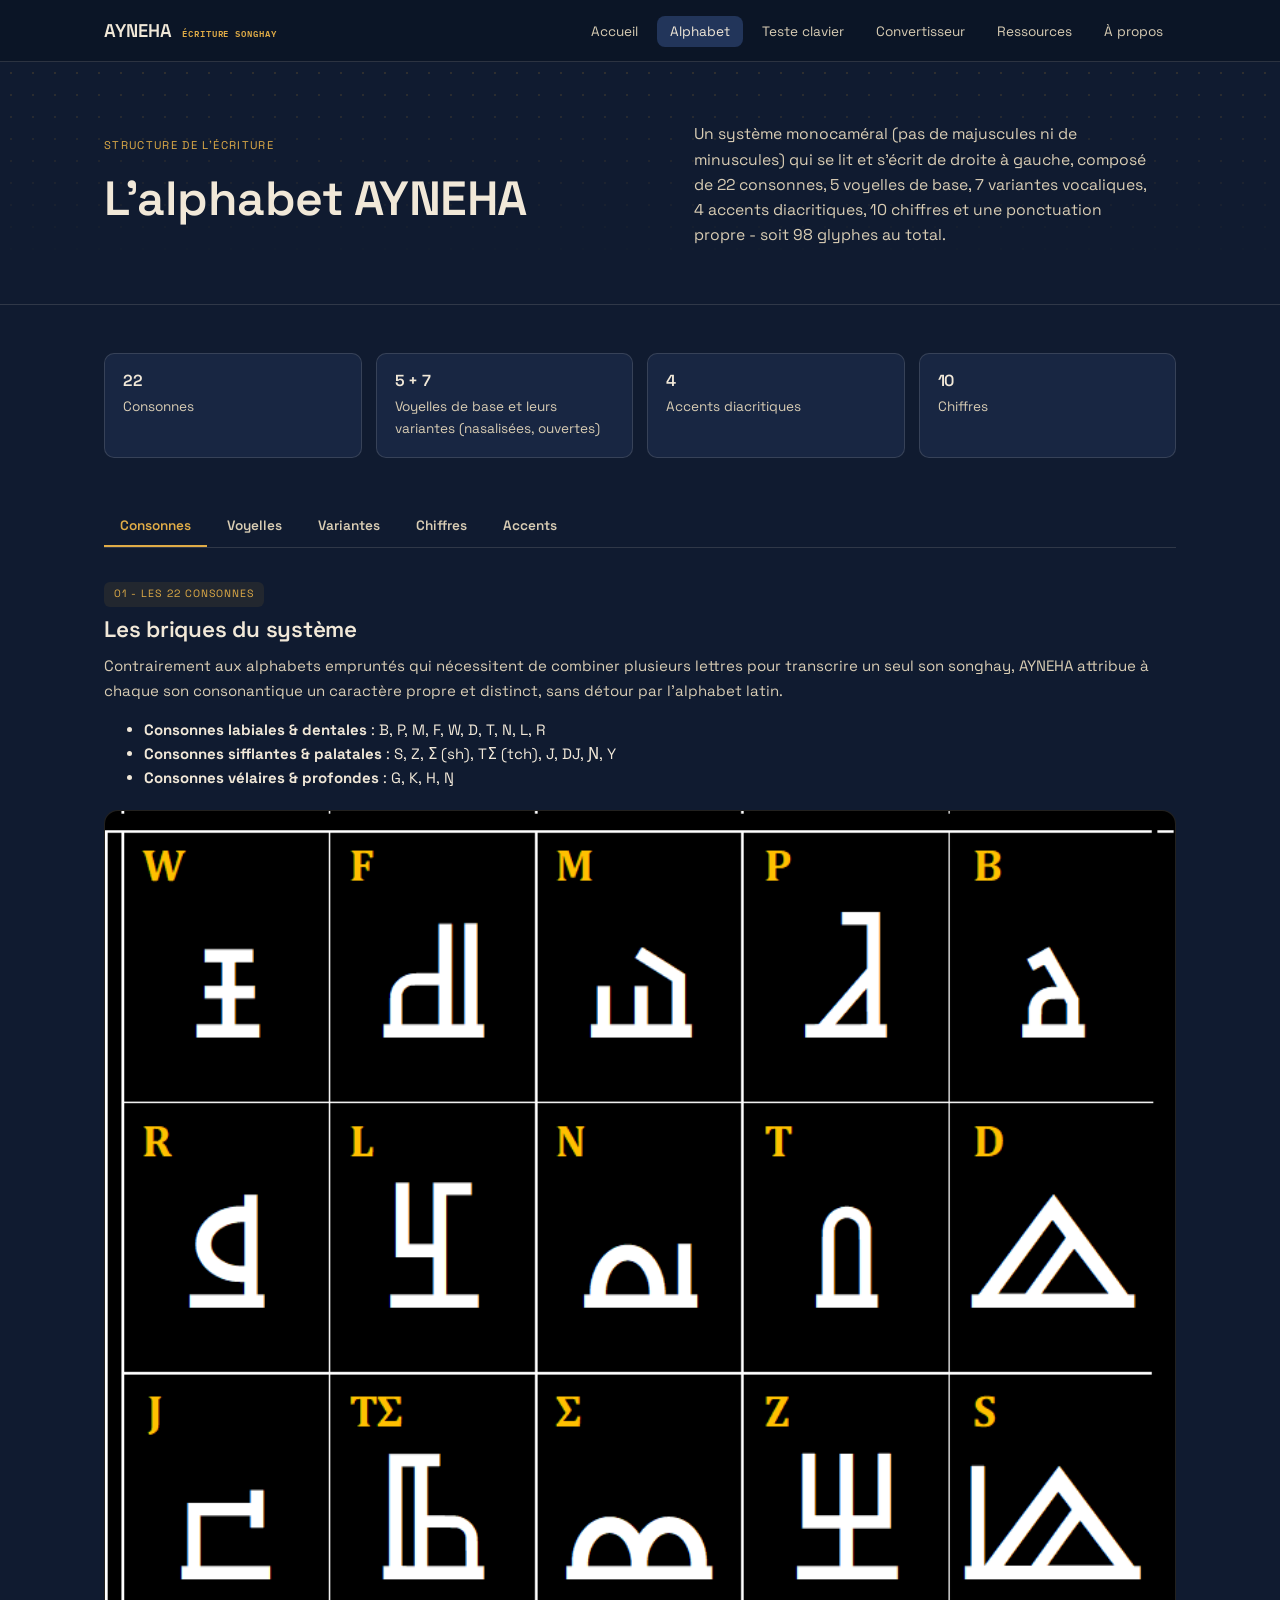
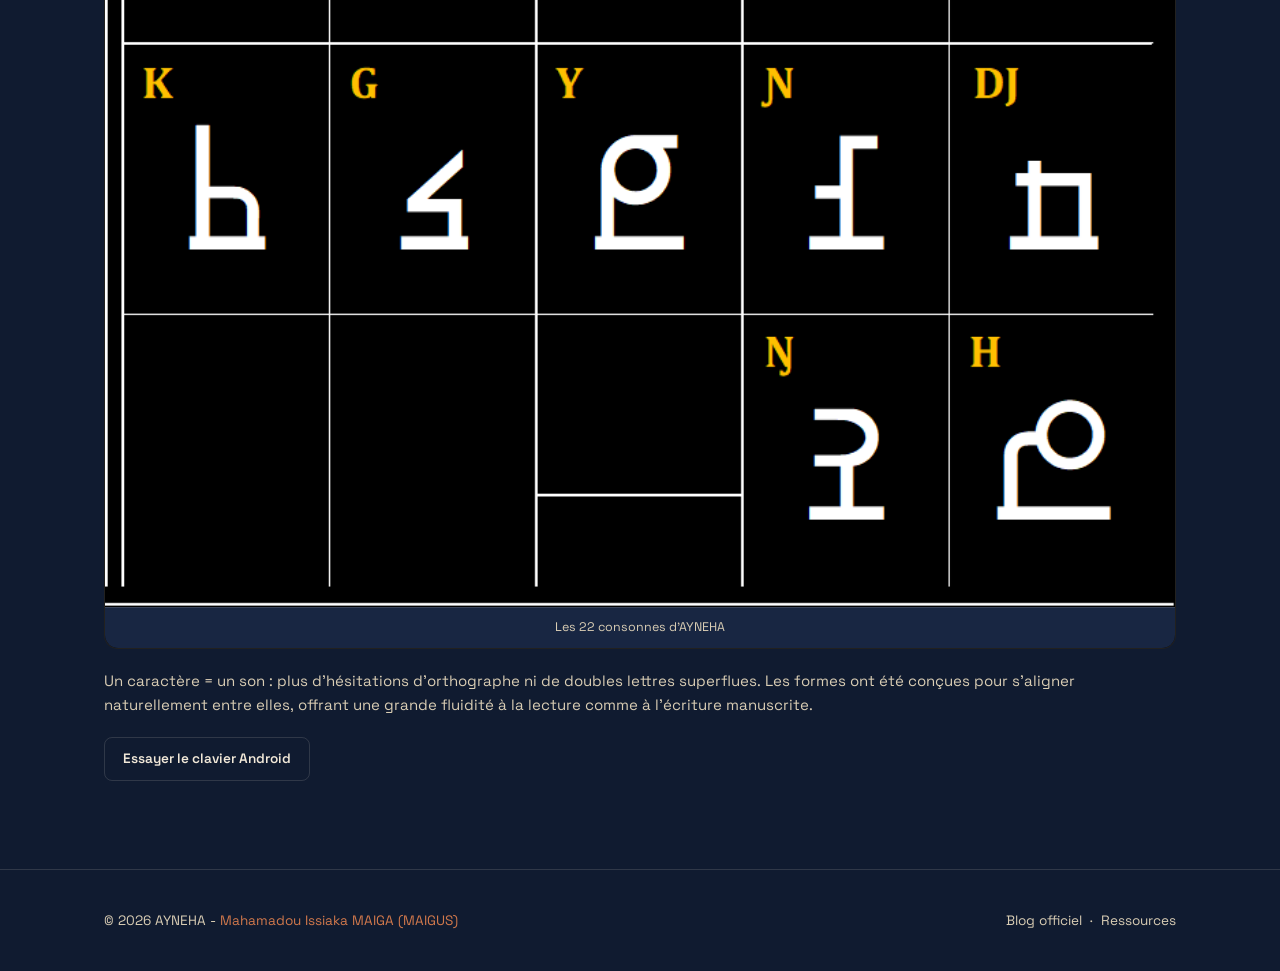
==== alphabet.html @ 66aaf398 "Import initial du site AYNEHA Première version complète du site vitrine AYNEHA : - index.html : pag" ====
<!doctype html>
<html lang="fr">
<head>
<meta charset="utf-8">
<meta name="viewport" content="width=device-width, initial-scale=1">
<title>Alphabet - AYNEHA</title>
<meta name="description" content="Les 22 consonnes, les 5 voyelles et leurs variantes, les diacritiques et les 10 chiffres de l'alphabet AYNEHA.">
<link rel="preconnect" href="https://fonts.googleapis.com">
<link href="https://fonts.googleapis.com/css2?family=Space+Grotesk:wght@500;600;700&family=IBM+Plex+Mono:wght@400;500&display=swap" rel="stylesheet">
<link rel="stylesheet" href="assets/style.css?v=2">
<style>
  .tabbar{
    display:flex;gap:4px;flex-wrap:wrap;border-bottom:1px solid var(--line);
    margin-bottom:32px;overflow-x:auto;
  }
  .tab-btn{
    background:none;border:none;color:var(--sand-dim);padding:11px 16px;
    font-family:"Space Grotesk",sans-serif;font-weight:600;font-size:0.85rem;
    cursor:pointer;border-bottom:2px solid transparent;white-space:nowrap;
  }
  .tab-btn:hover{color:var(--sand);}
  .tab-btn.active{color:var(--gold-bright);border-color:var(--gold-bright);}
  .tab-panel{display:none;}
  .tab-panel.active{display:block;}
  .glyph-figure{
    border:1px solid var(--line);border-radius:var(--radius);overflow:hidden;
    background:#000;margin:20px 0;
  }
  .glyph-figure img{display:block;width:100%;height:auto;}
  .glyph-caption{
    font-size:0.78rem;color:var(--sand-dim);text-align:center;padding:10px 12px;
    background:var(--indigo-800);border-top:1px solid var(--line);
  }
  .glyph-row{display:grid;grid-template-columns:1fr 1fr;gap:16px;}
  @media (max-width:700px){.glyph-row{grid-template-columns:1fr;}}
  .tool-links{display:flex;gap:12px;flex-wrap:wrap;margin-top:20px;}
</style>
</head>
<body>

<header class="site-header">
  <nav class="nav">
    <a class="brand" href="index.html">AYNEHA <small>Écriture Songhay</small></a>
    <button class="nav-toggle" aria-label="Ouvrir le menu">☰</button>
    <ul class="nav-links">
      <li><a href="index.html">Accueil</a></li>
      <li><a href="alphabet.html" class="active">Alphabet</a></li>
      <li><a href="clavier.html">Teste clavier</a></li>
      <li><a href="convertisseur.html">Convertisseur</a></li>
      <li><a href="ressources.html">Ressources</a></li>
      <li><a href="apropos.html">À propos</a></li>
    </ul>
  </nav>
</header>

<section class="hero" style="padding:56px 0 40px">
  <div class="glyph-grid" aria-hidden="true"></div>
  <div class="container hero-grid">
    <div>
      <span class="eyebrow">Structure de l'écriture</span>
      <h1 style="font-size:clamp(2.1rem,4.6vw,3rem)">L'alphabet AYNEHA</h1>
    </div>
    <div class="hero-side">
      <p class="lede">
        Un système monocaméral (pas de majuscules ni de minuscules) qui se lit et s'écrit de
        droite à gauche, composé de 22 consonnes, 5 voyelles de base, 7 variantes vocaliques,
        4 accents diacritiques, 10 chiffres et une ponctuation propre - soit 98 glyphes au total.
      </p>
    </div>
  </div>
</section>

<section style="padding-bottom:0">
  <div class="container grid grid-4">
    <div class="card"><h3>22</h3><p>Consonnes</p></div>
    <div class="card"><h3>5 + 7</h3><p>Voyelles de base et leurs variantes (nasalisées, ouvertes)</p></div>
    <div class="card"><h3>4</h3><p>Accents diacritiques</p></div>
    <div class="card"><h3>10</h3><p>Chiffres</p></div>
  </div>
</section>

<section>
  <div class="container">

    <div class="tabbar" role="tablist">
      <button class="tab-btn active" data-tab="consonnes" role="tab" aria-selected="true">Consonnes</button>
      <button class="tab-btn" data-tab="voyelles" role="tab" aria-selected="false">Voyelles</button>
      <button class="tab-btn" data-tab="variantes" role="tab" aria-selected="false">Variantes</button>
      <button class="tab-btn" data-tab="chiffres" role="tab" aria-selected="false">Chiffres</button>
      <button class="tab-btn" data-tab="accents" role="tab" aria-selected="false">Accents</button>
    </div>

    <!-- CONSONNES -->
    <div class="tab-panel active" id="tab-consonnes">
      <span class="tag">01 - Les 22 consonnes</span>
      <h2>Les briques du système</h2>
      <p>
        Contrairement aux alphabets empruntés qui nécessitent de combiner plusieurs lettres pour
        transcrire un seul son songhay, AYNEHA attribue à chaque son consonantique un caractère
        propre et distinct, sans détour par l'alphabet latin.
      </p>
      <ul>
        <li><strong>Consonnes labiales &amp; dentales</strong> : B, P, M, F, W, D, T, N, L, R</li>
        <li><strong>Consonnes sifflantes &amp; palatales</strong> : S, Z, Ʃ (sh), TƩ (tch), J, DJ, Ɲ, Y</li>
        <li><strong>Consonnes vélaires &amp; profondes</strong> : G, K, H, Ŋ</li>
      </ul>
      <div class="glyph-figure">
        <img src="assets/img/consonnes-22.png" alt="Les 22 consonnes de l'alphabet AYNEHA, glyphe par glyphe">
        <div class="glyph-caption">Les 22 consonnes d'AYNEHA</div>
      </div>
      <p>
        Un caractère = un son : plus d'hésitations d'orthographe ni de doubles lettres superflues.
        Les formes ont été conçues pour s'aligner naturellement entre elles, offrant une grande
        fluidité à la lecture comme à l'écriture manuscrite.
      </p>
      <div class="tool-links">
        <a class="btn btn-outline" href="https://store.naabiga.com/produit/ayneha-keyboard" target="_blank" rel="noopener">Essayer le clavier Android</a>
      </div>
    </div>

    <!-- VOYELLES -->
    <div class="tab-panel" id="tab-voyelles">
      <span class="tag">02 - Les 5 voyelles de base</span>
      <h2>Cinq sons fondamentaux</h2>
      <p>
        En songhay, la clarté des voyelles est essentielle pour la compréhension des mots et le
        sens des phrases. L'alphabet AYNEHA retient 5 voyelles de base.
      </p>
      <div class="glyph-figure">
        <img src="assets/img/voyelles-5.png" alt="Les 5 voyelles de base d'AYNEHA : U, O, I, E, A">
        <div class="glyph-caption">Les 5 voyelles de base d'AYNEHA</div>
      </div>
      <div class="table-wrap">
        <table>
          <thead>
            <tr><th>Voyelle</th><th>Exemple</th><th>Sens</th></tr>
          </thead>
          <tbody>
            <tr><td>A</td><td>adadu</td><td>mesure</td></tr>
            <tr><td>E</td><td>naaney</td><td>confiance</td></tr>
            <tr><td>I</td><td>idjina</td><td>premier</td></tr>
            <tr><td>O</td><td>sooje</td><td>militaire</td></tr>
            <tr><td>U <span style="color:var(--sand-dim);font-weight:400">(se prononce « ou »)</span></td><td>nuna</td><td>feu</td></tr>
          </tbody>
        </table>
      </div>
      <div class="tool-links">
        <a class="btn btn-outline" href="https://store.naabiga.com/produit/ayneha-keyboard" target="_blank" rel="noopener">Essayer le clavier Android</a>
      </div>
    </div>

    <!-- VARIANTES -->
    <div class="tab-panel" id="tab-variantes">
      <span class="tag">03 - Les 7 variantes vocaliques</span>
      <h2>Au-delà des voyelles de base</h2>
      <p>
        La langue songhay ne se limite pas à cinq sons vocaliques simples : elle distingue des
        nuances de nasalisation et d'ouverture essentielles au sens des mots. AYNEHA intègre ainsi
        7 variantes vocaliques : 5 voyelles nasales et 2 voyelles ouvertes.
      </p>
      <h3 style="font-size:1.05rem;margin-top:1.6em">5 voyelles nasales</h3>
      <p>Obtenues en plaçant l'accent nasalisé (deux points couchés) au-dessus de chacune des cinq voyelles de base.</p>
      <div class="glyph-figure">
        <img src="assets/img/voyelles-nasalisees-5.png" alt="Les 5 voyelles nasalisées : Ũ, Õ, Ĩ, Ẽ, Ã">
        <div class="glyph-caption">Les 5 voyelles nasalisées (Ã, Ẽ, Ĩ, Õ, Ũ)</div>
      </div>
      <h3 style="font-size:1.05rem;margin-top:1.6em">2 voyelles ouvertes</h3>
      <p>Obtenues en plaçant l'accent ouvert (un tilde) au-dessus des seules voyelles E et O.</p>
      <div class="glyph-figure">
        <img src="assets/img/voyelles-ouvertes-2.png" alt="Les 2 voyelles ouvertes : Ɛ, Ɔ">
        <div class="glyph-caption">Les 2 voyelles ouvertes (Ɛ, Ɔ)</div>
      </div>
      <div class="tool-links">
        <a class="btn btn-outline" href="https://store.naabiga.com/produit/ayneha-keyboard" target="_blank" rel="noopener">Essayer le clavier Android</a>
      </div>
    </div>

    <!-- CHIFFRES -->
    <div class="tab-panel" id="tab-chiffres">
      <span class="tag">04 - Le système numérique</span>
      <h2>Compter en AYNEHA</h2>
      <p>
        AYNEHA comprend un système numérique complet, distinct de la numération arabe usuelle,
        composé de dix glyphes correspondant aux chiffres 0 à 9. Comme pour les lettres, l'écriture
        et la lecture des chiffres suivent un sens droite-à-gauche. Ce système est utilisé
        notamment dans la calculatrice web et l'application Android AYNEHA Calc.
      </p>
      <div class="glyph-figure">
        <img src="https://blogger.googleusercontent.com/img/a/AVvXsEh9038NsGZW3dz7mzpumcSS_0BGyFu5lxh4iHbBV11u9XIb4fvaxI0_JiUKfgOD584TTpL6QYi2W-b1XaEUtyB-1Wchz0qIQ2dCI1-g-I7ICrbF47dr7H4GiIQsBnULnlJg9kpo4mywqshqTWT-Qsgh9DbV8SSF3QLuPiMp2LiVq1e_edYi8SQnQ26xjNc" alt="Les 10 chiffres AYNEHA, de 0 à 9">
        <div class="glyph-caption">Les 10 chiffres AYNEHA (0 à 9)</div>
      </div>
      <div class="tool-links">
        <a class="btn btn-outline" href="https://store.naabiga.com/produit/ayneha-calc" target="_blank" rel="noopener">Essayer la calculatrice Web</a>
        <a class="btn btn-outline" href="https://store.naabiga.com/produit/ayneha-calc-2" target="_blank" rel="noopener">Essayer la calculatrice Android</a>
      </div>
    </div>

    <!-- ACCENTS -->
    <div class="tab-panel" id="tab-accents">
      <span class="tag">05 - Les 4 accents diacritiques</span>
      <h2>Un système de marques précis</h2>
      <p>AYNEHA s'appuie sur quatre accents, chacun avec une fonction phonétique précise :</p>
      <ol>
        <li><strong>L'accent nasalisé</strong> - deux points couchés au-dessus de la voyelle.</li>
        <li><strong>L'accent ouvert</strong> - un tilde au-dessus des voyelles E et O uniquement.</li>
        <li><strong>L'accent double (gémination)</strong> - deux barres horizontales sous la lettre, pour doubler ou allonger la prononciation d'une voyelle ou d'une consonne. Il s'applique à toutes les lettres, à l'exception du H.</li>
        <li><strong>L'accent muet</strong> - un petit « L » renversé sous la consonne, pour signaler une consonne directement suivie d'une autre consonne, ou une consonne en fin de mot non suivie d'une voyelle. Il ne s'applique pas aux consonnes Ʃ, TƩ, J, Ɲ, H.</li>
      </ol>
      <div class="glyph-figure">
        <img src="assets/img/voyelles-nasalisees-5.png" alt="Les 5 voyelles nasalisées : Ũ, Õ, Ĩ, Ẽ, Ã">
        <div class="glyph-caption">Accent nasalisé - les 5 voyelles nasalisées (Ã, Ẽ, Ĩ, Õ, Ũ)</div>
      </div>
      <div class="glyph-figure">
        <img src="assets/img/voyelles-ouvertes-2.png" alt="Les 2 voyelles ouvertes : Ɛ, Ɔ">
        <div class="glyph-caption">Accent ouvert - les 2 voyelles ouvertes (Ɛ, Ɔ)</div>
      </div>
      <div class="glyph-figure">
        <img src="assets/img/lettres-accent-double.png" alt="Les 5 voyelles et 21 consonnes pouvant porter l'accent double (géminé), H excepté">
        <div class="glyph-caption">Accent double - les 5 voyelles et 21 consonnes pouvant le porter (H excepté)</div>
      </div>
      <div class="glyph-figure">
        <img src="assets/img/consonnes-accent-muet.png" alt="Les 17 consonnes pouvant porter l'accent muet, Sigma, TSigma, J, Gn et H exceptés">
        <div class="glyph-caption">Accent muet - les 17 consonnes pouvant le porter (Ʃ, TƩ, J, Ɲ et H exceptés)</div>
      </div>
      <p>
        Ce dernier point illustre une cohérence phonétique fine du système : ces cinq consonnes ont
        une nature articulatoire incompatible avec la mutité, tout comme les voyelles n'ont, par
        nature, aucune forme muette.
      </p>
      <div class="tool-links">
        <a class="btn btn-outline" href="https://store.naabiga.com/produit/ayneha-keyboard" target="_blank" rel="noopener">Essayer le clavier Android</a>
      </div>
    </div>

  </div>
</section>

<footer>
  <div class="container">
    <span>© 2026 AYNEHA - <span class="creator-name">Mahamadou Issiaka MAIGA (MAIGUS)</span></span>
    <span>
      <a href="https://aynehasonghay.blogspot.com" target="_blank" rel="noopener">Blog officiel</a>
      &nbsp;·&nbsp;
      <a href="ressources.html">Ressources</a>
    </span>
  </div>
</footer>

<button id="back-to-top" aria-label="Retour en haut de page">&#8593;</button>
<script src="assets/nav.js"></script>
<script src="assets/nav.js"></script>
</body>
</html>
---- assets/style.css ----
/* AYNEHA - feuille de style partagée
   Thème combiné : palette nuit indigo / or / rouille (maquette A)
   + typographie et gabarit studio numérique (maquette C)
   Typo : Space Grotesk (titres) + IBM Plex Mono (labels techniques) */

:root{
  --indigo-950:#0b1526;
  --indigo-900:#101b30;
  --indigo-800:#182642;
  --indigo-700:#22355a;
  --sand:#f1e8d8;
  --sand-dim:#d9cdb4;
  --gold:#c6912f;
  --gold-bright:#e0ac47;
  --rust:#9a4b2e;
  --line:rgba(241,232,216,0.14);
  --radius:14px;
  --max:1120px;
}

*{box-sizing:border-box;}
html{scroll-behavior:smooth;}
body{
  margin:0;
  background:var(--indigo-900);
  color:var(--sand);
  font-family:"Space Grotesk", system-ui, sans-serif;
  font-size:15px;
  line-height:1.6;
  -webkit-font-smoothing:antialiased;
}
h1,h2,h3,h4{
  font-family:"Space Grotesk", system-ui, sans-serif;
  font-weight:600;
  line-height:1.15;
  margin:0 0 0.5em;
  letter-spacing:-0.01em;
}
p{margin:0 0 1em;color:var(--sand-dim);font-size:0.94rem;}
.mono{font-family:"IBM Plex Mono", monospace;}
.creator-name{color:#D2794C;}
a{color:var(--gold-bright);text-decoration:none;}
a:hover{text-decoration:underline;}
a:focus-visible,button:focus-visible,input:focus-visible{
  outline:2px solid var(--gold-bright);
  outline-offset:3px;
}
img{max-width:100%;display:block;}
.container{max-width:var(--max);margin:0 auto;padding:0 24px;}

/* motif signature : grille de points façon points de code U+E000..U+E061,
   discret, texture plutôt que décor gratuit */
.glyph-grid{
  position:absolute;inset:0;
  background-image:radial-gradient(circle, rgba(198,145,47,0.35) 1px, transparent 1.4px);
  background-size:22px 22px;
  mask-image:linear-gradient(to bottom, black, transparent 85%);
  opacity:0.5;
  pointer-events:none;
}

/* Header / nav */
.site-header{
  position:sticky;top:0;z-index:20;
  background:rgba(11,21,38,0.86);
  backdrop-filter:blur(10px);
  border-bottom:1px solid var(--line);
}
.nav{
  display:flex;align-items:center;justify-content:space-between;
  padding:16px 24px;max-width:var(--max);margin:0 auto;
}
.brand{
  display:flex;align-items:baseline;gap:10px;
  font-family:"Space Grotesk",sans-serif;font-weight:600;font-size:1.15rem;color:var(--sand);
}
.brand small{font-family:"IBM Plex Mono",monospace;font-size:0.58rem;letter-spacing:0.1em;
  text-transform:uppercase;color:var(--gold-bright);}
.nav-links{display:flex;gap:6px;list-style:none;margin:0;padding:0;}
.nav-links a{
  color:var(--sand-dim);padding:7px 13px;border-radius:8px;font-size:0.85rem;
  transition:background .15s,color .15s;
}
.nav-links a:hover,.nav-links a.active{
  background:var(--indigo-700);color:var(--sand);text-decoration:none;
}
.nav-toggle{display:none;background:none;border:1px solid var(--line);border-radius:8px;
  color:var(--sand);padding:8px 10px;font-size:1.1rem;}

@media (max-width:760px){
  .nav-links{
    position:absolute;top:100%;left:0;right:0;flex-direction:column;
    background:var(--indigo-950);border-bottom:1px solid var(--line);
    padding:10px 24px 18px;gap:2px;display:none;
  }
  .nav-links.open{display:flex;}
  .nav-toggle{display:block;}
}

/* Hero */
.hero{position:relative;overflow:hidden;padding:72px 0 52px;border-bottom:1px solid var(--line);}
.hero .container{position:relative;z-index:1;}
.eyebrow{
  display:inline-block;color:var(--gold-bright);font-size:0.7rem;letter-spacing:0.12em;
  text-transform:uppercase;margin-bottom:16px;
}
.hero h1{font-size:clamp(2rem,4.6vw,3.2rem);color:var(--sand);max-width:16ch;font-weight:600;}
.hero .lede{font-size:0.98rem;max-width:46ch;color:var(--sand-dim);}
.hero-actions{display:flex;gap:12px;flex-wrap:wrap;margin-top:22px;}

/* En-tête en deux colonnes : titre à gauche, texte + actions à droite */
.hero-grid{display:grid;grid-template-columns:1.15fr 1fr;gap:36px;align-items:center;}
.hero-side{padding-top:4px;}
@media (max-width:820px){
  .hero-grid{grid-template-columns:1fr;gap:18px;}
  .hero .lede{max-width:none;}
}
.readout{
  display:inline-block;margin-top:20px;padding:9px 14px;border:1px solid var(--line);
  border-radius:8px;font-size:0.74rem;color:var(--gold-bright);background:var(--indigo-800);
}

.btn{
  display:inline-flex;align-items:center;gap:8px;
  padding:10px 18px;border-radius:8px;font-size:0.85rem;font-weight:600;
  border:1px solid transparent;transition:transform .15s, background .15s, border-color .15s;
}
.btn:hover{transform:translateY(-1px);text-decoration:none;}
.btn-gold{background:var(--gold);color:var(--indigo-950);}
.btn-gold:hover{background:var(--gold-bright);}
.btn-outline{border-color:var(--line);color:var(--sand);}
.btn-outline:hover{border-color:var(--gold-bright);color:var(--gold-bright);}

/* Section / cards */
section{padding:48px 0;}
.section-head{max-width:60ch;margin-bottom:28px;}
.section-head h2{font-size:clamp(1.4rem,2.8vw,1.8rem);color:var(--sand);}
.tag{
  display:inline-block;font-size:0.66rem;letter-spacing:0.1em;text-transform:uppercase;
  color:var(--gold-bright);background:rgba(198,145,47,0.1);padding:4px 10px;border-radius:6px;
  margin-bottom:10px;
}

.grid{display:grid;gap:14px;}
.grid-2{grid-template-columns:repeat(2,1fr);}
.grid-3{grid-template-columns:repeat(3,1fr);}
.grid-4{grid-template-columns:repeat(4,1fr);}
@media (max-width:820px){.grid-2,.grid-3,.grid-4{grid-template-columns:1fr;}}

.card{
  display:block;color:inherit;
  background:var(--indigo-800);border:1px solid var(--line);border-radius:10px;
  padding:18px;transition:border-color .15s, transform .15s;
}
.card:hover{border-color:rgba(198,145,47,0.45);transform:translateY(-2px);text-decoration:none;}
.card h3{color:var(--sand);font-size:1rem;margin-bottom:6px;}
.card p{margin-bottom:0;font-size:0.85rem;}
.card .go{display:inline-block;margin-top:12px;font-size:0.78rem;font-weight:600;color:var(--gold-bright);}
.card-tag{
  display:inline-block;font-size:0.62rem;color:var(--gold-bright);letter-spacing:0.06em;
  margin-bottom:8px;
}

.divider{border:none;border-top:1px solid var(--line);margin:56px 0;}

/* Tables (alphabet) */
.table-wrap{overflow-x:auto;border:1px solid var(--line);border-radius:var(--radius);}
table{width:100%;border-collapse:collapse;background:var(--indigo-800);}
th,td{padding:12px 16px;text-align:left;border-bottom:1px solid var(--line);font-size:0.93rem;}
th{color:var(--gold-bright);font-weight:600;font-size:0.78rem;text-transform:uppercase;
  letter-spacing:0.06em;background:var(--indigo-950);}
tr:last-child td{border-bottom:none;}

/* Panels for tool pages (clavier / convertisseur) */
.panel{
  border:1px solid var(--line);border-radius:var(--radius);background:var(--indigo-800);
  padding:0;overflow:hidden;
}
.panel-head{
  display:flex;align-items:center;justify-content:space-between;flex-wrap:wrap;gap:10px;
  padding:16px 20px;border-bottom:1px solid var(--line);background:var(--indigo-950);
}
.panel-head h3{margin:0;font-size:1rem;color:var(--sand);}
.tool-frame{width:100%;height:640px;border:0;background:var(--sand);}
@media (max-width:600px){.tool-frame{height:520px;}}

.note{
  border-left:3px solid var(--gold);background:rgba(198,145,47,0.08);
  padding:14px 18px;border-radius:0 8px 8px 0;font-size:0.92rem;color:var(--sand-dim);
}

/* Resources list */
.res-item{
  display:flex;justify-content:space-between;align-items:center;gap:16px;flex-wrap:wrap;
  padding:18px 22px;border:1px solid var(--line);border-radius:var(--radius);
  background:var(--indigo-800);
}
.res-item h4{margin:0 0 4px;color:var(--sand);font-size:1rem;font-family:"Work Sans",sans-serif;font-weight:600;}
.res-item p{margin:0;font-size:0.88rem;}
.res-list{display:flex;flex-direction:column;gap:12px;}

/* Footer */
footer{border-top:1px solid var(--line);padding:40px 0;margin-top:40px;}
footer .container{display:flex;justify-content:space-between;flex-wrap:wrap;gap:16px;
  font-size:0.85rem;color:var(--sand-dim);}
footer a{color:var(--sand-dim);}
footer a:hover{color:var(--gold-bright);}

@media (prefers-reduced-motion:reduce){
  html{scroll-behavior:auto;}
  .card,.btn{transition:none;}
}

/* Bouton "retour en haut" */
#back-to-top{
  position:fixed;right:20px;bottom:20px;z-index:30;
  width:44px;height:44px;border-radius:50%;
  background:var(--gold);color:var(--indigo-950);border:none;
  display:flex;align-items:center;justify-content:center;
  font-size:1.1rem;line-height:1;cursor:pointer;
  box-shadow:0 4px 14px rgba(0,0,0,0.35);
  opacity:0;visibility:hidden;transform:translateY(8px);
  transition:opacity .2s, transform .2s, background .15s;
}
#back-to-top.visible{opacity:1;visibility:visible;transform:translateY(0);}
#back-to-top:hover{background:var(--gold-bright);}
@media (prefers-reduced-motion:reduce){
  #back-to-top{transition:none;}
}
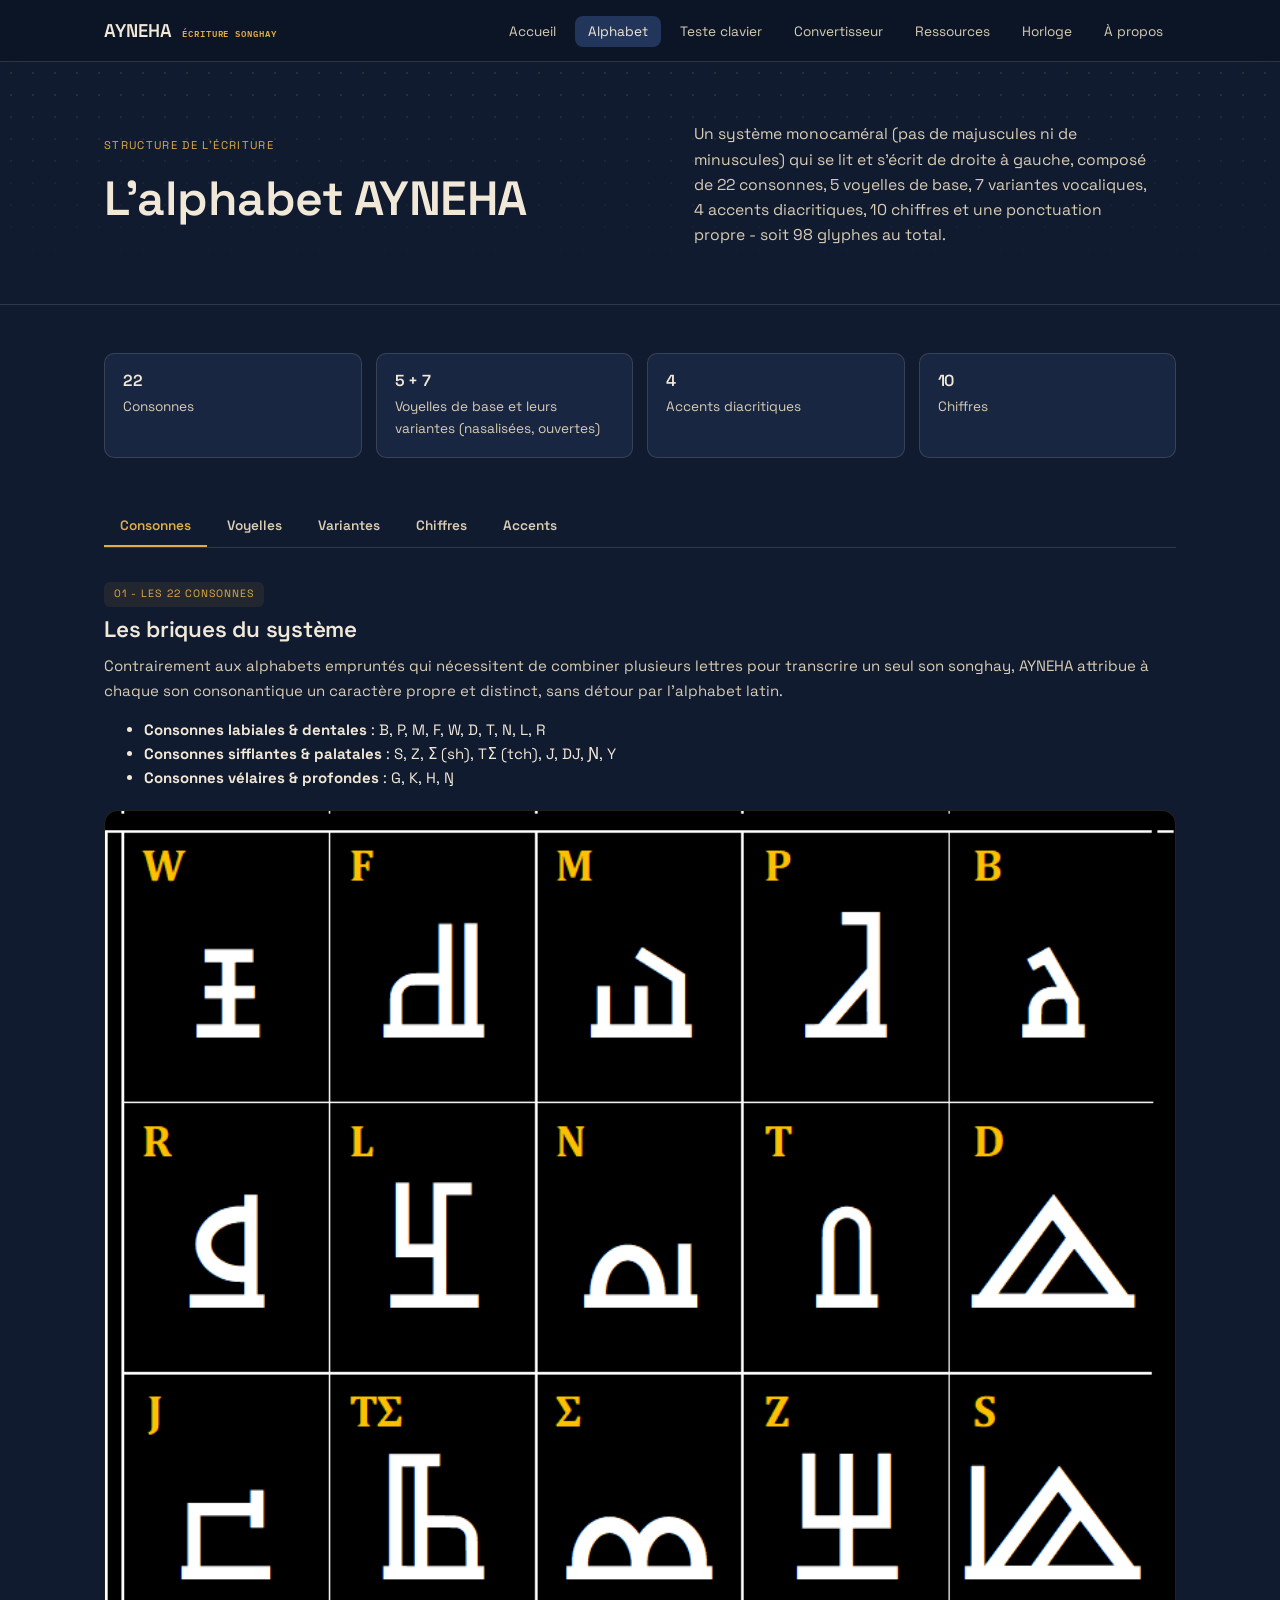
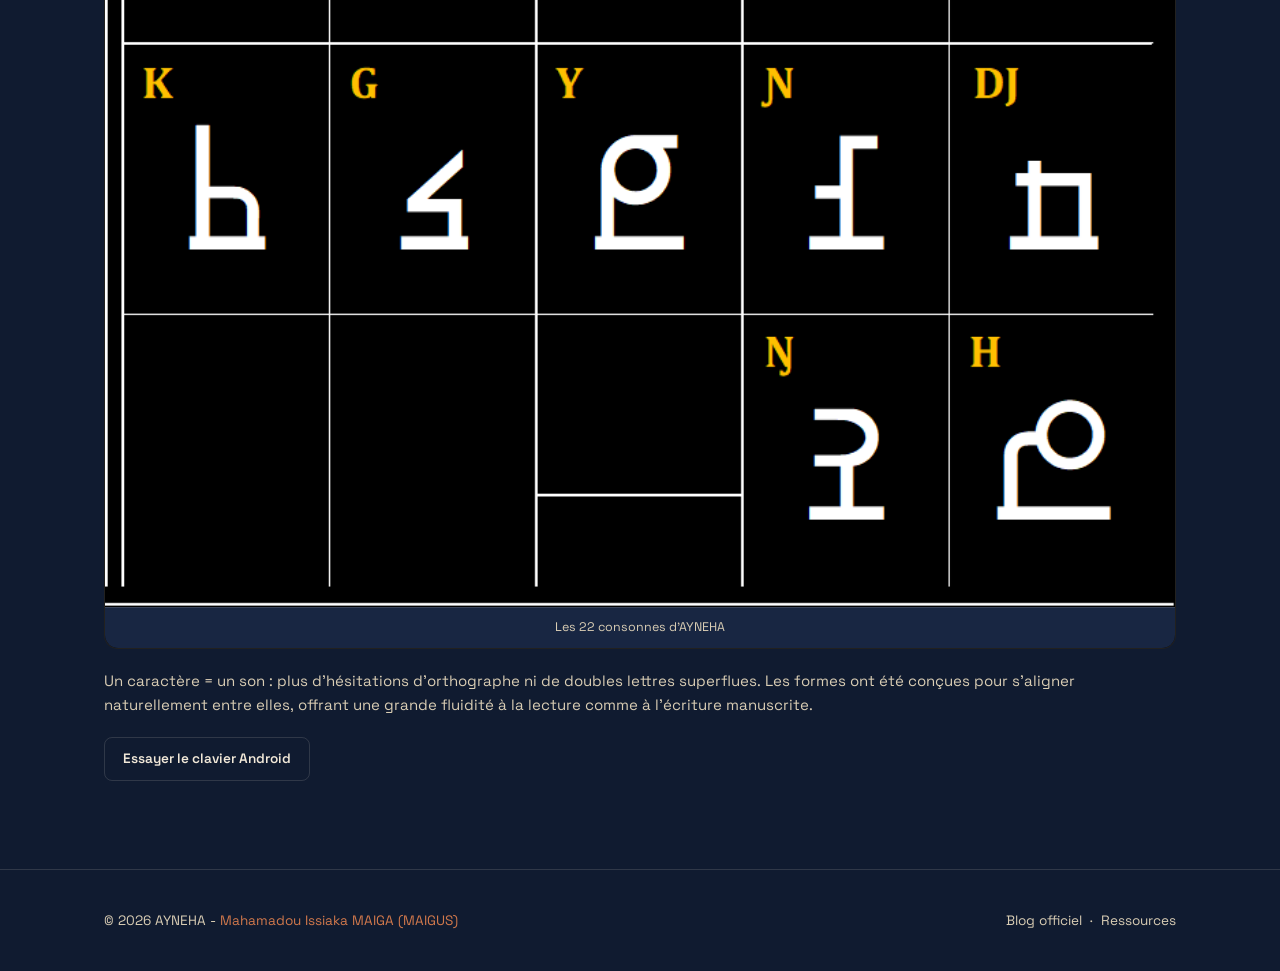
==== commit b61bd643: "Ajout page Horloge et mise à jour de la navigation" ====
--- a/alphabet.html
+++ b/alphabet.html
@@ -48,6 +48,7 @@
       <li><a href="clavier.html">Teste clavier</a></li>
       <li><a href="convertisseur.html">Convertisseur</a></li>
       <li><a href="ressources.html">Ressources</a></li>
+      <li><a href="horloge.html">Horloge</a></li>
       <li><a href="apropos.html">À propos</a></li>
     </ul>
   </nav>
@@ -186,7 +187,7 @@
         notamment dans la calculatrice web et l'application Android AYNEHA Calc.
       </p>
       <div class="glyph-figure">
-        <img src="https://blogger.googleusercontent.com/img/a/AVvXsEh9038NsGZW3dz7mzpumcSS_0BGyFu5lxh4iHbBV11u9XIb4fvaxI0_JiUKfgOD584TTpL6QYi2W-b1XaEUtyB-1Wchz0qIQ2dCI1-g-I7ICrbF47dr7H4GiIQsBnULnlJg9kpo4mywqshqTWT-Qsgh9DbV8SSF3QLuPiMp2LiVq1e_edYi8SQnQ26xjNc" alt="Les 10 chiffres AYNEHA, de 0 à 9">
+        <img src="assets/img/AYNEHA-chiffres-1-2-3-4-5-6-7-8-9-0.jpg" alt="Les 10 chiffres AYNEHA, de 0 à 9">
         <div class="glyph-caption">Les 10 chiffres AYNEHA (0 à 9)</div>
       </div>
       <div class="tool-links">
